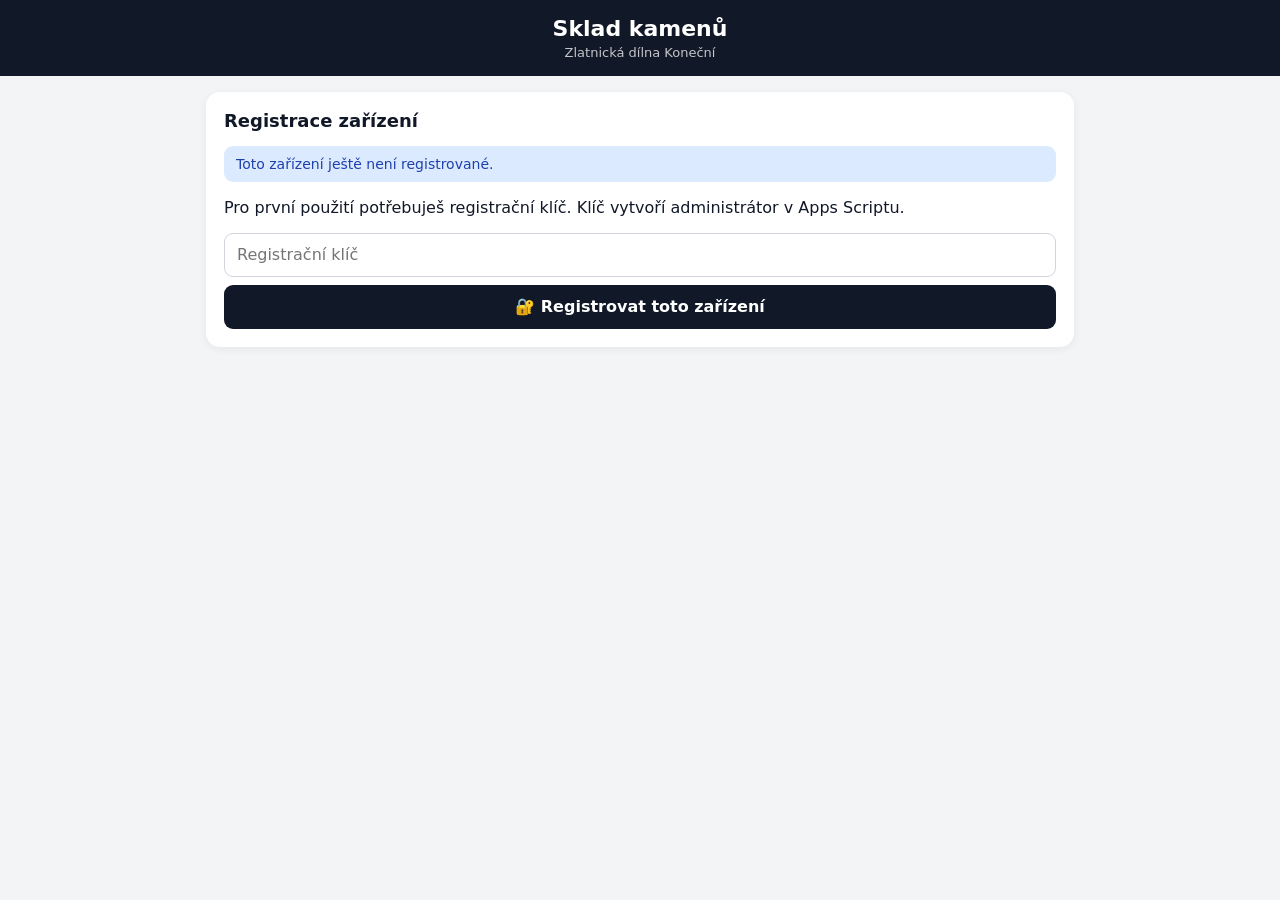
==== index.html @ b2ab8d52 "Create index.html" ====
<!DOCTYPE html>
<html lang="cs">
<head>
  <meta charset="UTF-8">
  <meta name="viewport" content="width=device-width, initial-scale=1.0">
  <meta name="theme-color" content="#111827">

  <title>Sklad kamenů</title>

  <style>
    * {
      box-sizing: border-box;
    }

    body {
      margin: 0;
      font-family: system-ui, -apple-system, BlinkMacSystemFont, "Segoe UI", sans-serif;
      background: #f3f4f6;
      color: #111827;
    }

    header {
      background: #111827;
      color: white;
      padding: 16px;
      text-align: center;
    }

    header h1 {
      margin: 0;
      font-size: 22px;
    }

    header p {
      margin: 4px 0 0;
      opacity: 0.75;
      font-size: 13px;
    }

    main {
      max-width: 900px;
      margin: 0 auto;
      padding: 16px;
    }

    .card {
      background: white;
      border-radius: 14px;
      padding: 18px;
      margin-bottom: 16px;
      box-shadow: 0 2px 10px rgba(0,0,0,0.06);
    }

    h2 {
      margin-top: 0;
      font-size: 18px;
    }

    label {
      display: block;
      margin-bottom: 3px;
      font-size: 14px;
      font-weight: 600;
    }

    input,
    select,
    textarea,
    button {
      width: 100%;
      min-height: 44px;
      border-radius: 9px;
      border: 1px solid #d1d5db;
      padding: 10px 12px;
      font: inherit;
    }

    textarea {
      min-height: 90px;
      resize: vertical;
    }

    button {
      cursor: pointer;
      border: 0;
      background: #111827;
      color: white;
      font-weight: 600;
      margin-top: 8px;
    }

    button.secondary {
      background: #6b7280;
    }

    button.success {
      background: #166534;
    }

    button.danger {
      background: #991b1b;
    }

    button:disabled {
      opacity: 0.5;
      cursor: not-allowed;
    }

    .grid {
      display: grid;
      grid-template-columns: repeat(2, 1fr);
      gap: 10px;
    }

    .full {
      grid-column: 1 / -1;
    }

    .hidden {
      display: none !important;
    }

    .status {
      padding: 10px 12px;
      border-radius: 9px;
      margin-bottom: 12px;
      font-size: 14px;
      background: #e5e7eb;
    }

    .status.ok {
      background: #dcfce7;
      color: #166534;
    }

    .status.error {
      background: #fee2e2;
      color: #991b1b;
    }

    .status.info {
      background: #dbeafe;
      color: #1e40af;
    }

    .stone {
      border: 1px solid #e5e7eb;
      border-radius: 12px;
      padding: 14px;
      margin-top: 10px;
      background: #fafafa;
    }

    .stone-title {
      font-size: 18px;
      font-weight: 700;
    }

    .stone-meta {
      color: #4b5563;
      font-size: 14px;
      margin-top: 5px;
      line-height: 1.5;
    }

    .stock {
      font-size: 22px;
      font-weight: 700;
      margin-top: 8px;
    }

    .small {
      font-size: 12px;
      color: #6b7280;
    }

    .top-buttons {
      display: grid;
      grid-template-columns: repeat(3, 1fr);
      gap: 8px;
      margin-bottom: 16px;
    }

    .top-buttons button {
      margin: 0;
      font-size: 13px;
      padding: 8px;
    }

    @media (max-width: 650px) {
      .grid {
        grid-template-columns: 1fr;
      }

      .top-buttons {
        grid-template-columns: 1fr;
      }

      main {
        padding: 10px;
      }
    }
  </style>
</head>

<body>

<header>
  <h1>Sklad kamenů</h1>
  <p>Zlatnická dílna Koneční</p>
</header>

<main>

  <!-- REGISTRACE -->

  <section id="registrationCard" class="card hidden">

    <h2>Registrace zařízení</h2>

    <div id="registrationStatus" class="status info">
      Toto zařízení ještě není registrované.
    </div>

    <p>
      Pro první použití potřebuješ registrační klíč.
      Klíč vytvoří administrátor v Apps Scriptu.
    </p>

    <input
      id="registrationKey"
      type="text"
      autocomplete="off"
      placeholder="Registrační klíč"
    >

    <button onclick="registerDevice()">
      🔐 Registrovat toto zařízení
    </button>

  </section>


  <!-- HLAVNÍ APLIKACE -->

  <section id="app" class="hidden">

    <div id="globalStatus" class="status info">
      Připojování…
    </div>

    <div class="top-buttons">

      <button onclick="showSection('searchSection')">
        🔎 Hledat
      </button>

      <button onclick="showSection('createSection')">
        ➕ Nový kámen
      </button>

      <button onclick="showSection('historySection'); loadHistory()">
        📋 Historie
      </button>

    </div>


    <!-- HLEDÁNÍ -->

    <section id="searchSection" class="card">

      <h2>Hledat kámen</h2>

      <input
        id="searchCode"
        type="text"
        autocomplete="off"
        autocapitalize="characters"
        placeholder="Kód kamene, např. D-0001"
        onkeydown="if(event.key === 'Enter') lookupStone()"
      >

      <button onclick="lookupStone()">
        🔎 Vyhledat
      </button>

      <div id="searchResult"></div>

    </section>


    <!-- NOVÝ KÁMEN -->

    <section id="createSection" class="card hidden">

      <h2>Nový kámen</h2>

      <div class="grid">

        <div>
          <label>Druh</label>
          <input
            id="createType"
            value="Diamant"
            placeholder="Diamant"
          >
        </div>

        <div>
          <label>Tvar</label>
          <input
            id="createShape"
            placeholder="Round"
          >
        </div>

        <div>
          <label>Velikost</label>
          <input
            id="createSize"
            placeholder="1.0 mm"
          >
        </div>

        <div>
          <label>Barva</label>
          <input
            id="createColor"
            placeholder="H"
          >
        </div>

        <div>
          <label>Čistota</label>
          <input
            id="createClarity"
            placeholder="SI1"
          >
        </div>

        <div>
          <label>Počet</label>
          <input
            id="createQuantity"
            type="number"
            min="0"
            step="1"
            placeholder="0"
          >
        </div>

        <div>
          <label>Jednotka</label>
          <input
            id="createUnit"
            value="ks"
          >
        </div>

        <div>
          <label>Pozice</label>
          <input
            id="createLocation"
            placeholder="Box A1"
          >
        </div>

        <div>
          <label>Dodavatel</label>
          <input
            id="createSupplier"
            placeholder=""
          >
        </div>

        <div class="full">
          <label>Poznámka</label>
          <textarea
            id="createNote"
          ></textarea>
        </div>

      </div>

      <button class="success" onclick="createStone()">
        💎 Uložit kámen
      </button>

    </section>


    <!-- HISTORIE -->

    <section id="historySection" class="card hidden">

      <h2>Historie</h2>

      <button
        class="secondary"
        onclick="loadHistory()"
      >
        Obnovit historii
      </button>

      <div id="historyResult"></div>

    </section>


    <!-- SEZNAM -->

    <section class="card">

      <h2>Správa skladu</h2>

      <button onclick="loadStones()">
        Načíst celý sklad
      </button>

      <div id="listResult"></div>

    </section>

  </section>

</main>


<script>

  /* =======================================================
     KONFIGURACE
     ======================================================= */

  const API_URL =
    'https://script.google.com/macros/s/AKfycbzxw_flfqDBUxvL8askca7It_N-M-wjwV7nxYU-OHjr5Z1_XvcrRPciydJLUC8AGME/exec';

  const API_ORIGINS = new Set([
    'https://script.google.com',
    'https://script.googleusercontent.com'
  ]);

  const REQUEST_TIMEOUT_MS = 180000; // 3 minuty

  const DEVICE_ID_KEY =
    'inventoryDeviceId';

  const DEVICE_TOKEN_KEY =
    'inventoryDeviceToken';


  /* =======================================================
     ZAŘÍZENÍ
     ======================================================= */

  let deviceId =
    localStorage.getItem(
      DEVICE_ID_KEY
    );

  let deviceToken =
    localStorage.getItem(
      DEVICE_TOKEN_KEY
    );


  function createDeviceId() {

    if (deviceId) {
      return deviceId;
    }

    let random;

    if (
      window.crypto &&
      typeof crypto.randomUUID === 'function'
    ) {
      random = crypto.randomUUID();
    } else {
      random =
        Date.now().toString(36) +
        '-' +
        Math.random().toString(36).slice(2);
    }

    deviceId =
      'device-' + random;

    localStorage.setItem(
      DEVICE_ID_KEY,
      deviceId
    );

    return deviceId;
  }


  createDeviceId();


  /* =======================================================
     UI
     ======================================================= */

  function showSection(id) {

    const ids = [
      'searchSection',
      'createSection',
      'historySection'
    ];

    ids.forEach(function(sectionId) {

      const element =
        document.getElementById(
          sectionId
        );

      if (!element) {
        return;
      }

      if (sectionId === id) {
        element.classList.remove(
          'hidden'
        );
      } else {
        element.classList.add(
          'hidden'
        );
      }

    });

  }


  function setStatus(
    message,
    type
  ) {

    const element =
      document.getElementById(
        'globalStatus'
      );

    if (!element) {
      return;
    }

    element.textContent =
      message;

    element.className =
      'status ' +
      (type || 'info');
  }


  function setRegistrationStatus(
    message,
    type
  ) {

    const element =
      document.getElementById(
        'registrationStatus'
      );

    if (!element) {
      return;
    }

    element.textContent =
      message;

    element.className =
      'status ' +
      (type || 'info');
  }


  /* =======================================================
     START
     ======================================================= */

  window.addEventListener(
    'load',
    function() {

      if (deviceToken) {

        document
          .getElementById(
            'registrationCard'
          )
          .classList.add('hidden');

        document
          .getElementById(
            'app'
          )
          .classList.remove('hidden');

        setStatus(
          'Zařízení je registrované.',
          'ok'
        );

      } else {

        document
          .getElementById(
            'registrationCard'
          )
          .classList.remove('hidden');

        document
          .getElementById(
            'app'
          )
          .classList.add('hidden');

        setRegistrationStatus(
          'Toto zařízení ještě není registrované.',
          'info'
        );

      }

    }
  );


  /* =======================================================
     KOMUNIKACE S APPS SCRIPT
     ======================================================= */
function postToAppsScript(request) {

  return new Promise(function(resolve, reject) {

    const requestId =
      (
        window.crypto &&
        typeof crypto.randomUUID === 'function'
      )
        ? crypto.randomUUID()
        : (
            Date.now().toString(36) +
            '-' +
            Math.random().toString(36).slice(2)
          );


    const fullRequest = {
      ...request,
      requestId: requestId
    };


    const frame =
      document.createElement('iframe');


    frame.name =
      'inventory_api_' +
      Date.now() +
      '_' +
      Math.random()
        .toString(36)
        .slice(2);


    frame.style.display =
      'none';


    document.body.appendChild(frame);


    const form =
      document.createElement('form');


    form.method =
      'POST';

    form.action =
      API_URL;

    form.target =
      frame.name;

    form.style.display =
      'none';


    const input =
      document.createElement('input');


    input.type =
      'hidden';

    input.name =
      'payload';

    input.value =
      JSON.stringify(fullRequest);


    form.appendChild(input);

    document.body.appendChild(form);


    let finished = false;


    function cleanup() {

      if (finished) {
        return;
      }

      finished = true;


      window.removeEventListener(
        'message',
        onMessage
      );


      try {
        form.remove();
      } catch (_) {}


      try {
        frame.remove();
      } catch (_) {}

    }


    function isAppsScriptOrigin(origin) {

      if (
        origin ===
        'https://script.google.com'
      ) {
        return true;
      }


      if (
        origin ===
        'https://script.googleusercontent.com'
      ) {
        return true;
      }


      /*
       * Apps Script může použít
       * dynamický host ve tvaru:
       *
       * https://xxxxx-script.googleusercontent.com
       */

      return /^https:\/\/[a-z0-9-]+-script\.googleusercontent\.com$/i
        .test(origin);

    }


    function onMessage(event) {

      if (
        !isAppsScriptOrigin(
          event.origin
        )
      ) {
        return;
      }


      const data =
        event.data;


      if (
        !data ||
        data.type !== 'inventory-api'
      ) {
        return;
      }


      /*
       * Tohle je důležité:
       * přijmeme pouze odpověď patřící
       * k našemu konkrétnímu požadavku.
       */

      if (
        data.requestId !== requestId
      ) {
        return;
      }


      cleanup();


      if (
        data.status === 'OK'
      ) {

        resolve(
          data.data
        );

      } else {

        reject(
          new Error(
            data.error ||
            'SERVER_ERROR'
          )
        );

      }

    }


    window.addEventListener(
      'message',
      onMessage
    );


    /*
     * Maximální čekání:
     * 3 minuty.
     */

    const timeout =
      setTimeout(
        function() {

          if (finished) {
            return;
          }

          cleanup();

          reject(
            new Error(
              'TIMEOUT'
            )
          );

        },
        180000
      );


    try {

      form.submit();

    } catch (error) {

      clearTimeout(timeout);

      cleanup();

      reject(error);

    }

  });

}
  


  /* =======================================================
     REGISTRACE
     ======================================================= */

  async function registerDevice() {

    const key =
      document
        .getElementById(
          'registrationKey'
        )
        .value
        .trim();


    if (!key) {

      setRegistrationStatus(
        'Zadej registrační klíč.',
        'error'
      );

      return;
    }


    setRegistrationStatus(
      'Registruji zařízení…',
      'info'
    );


    try {

      const result =
        await postToAppsScript({

          action:
            'register',

          deviceId:
            deviceId,

          registrationKey:
            key

        });


      if (
        !result ||
        !result.token
      ) {

        throw new Error(
          'INVALID_RESPONSE'
        );

      }


      deviceToken =
        result.token;


      localStorage.setItem(
        DEVICE_TOKEN_KEY,
        deviceToken
      );


      document
        .getElementById(
          'registrationCard'
        )
        .classList.add(
          'hidden'
        );


      document
        .getElementById(
          'app'
        )
        .classList.remove(
          'hidden'
        );


      setStatus(
        'Zařízení bylo úspěšně registrováno.',
        'ok'
      );


      document
        .getElementById(
          'registrationKey'
        )
        .value = '';


    } catch (error) {

      console.error(
        'Registrace:',
        error
      );


      setRegistrationStatus(
        readableError(error),
        'error'
      );

    }

  }


  /* =======================================================
     VYHLEDÁNÍ KAMENE
     ======================================================= */

  async function lookupStone() {

    const code =
      document
        .getElementById(
          'searchCode'
        )
        .value
        .trim();


    if (!code) {

      setStatus(
        'Zadej kód kamene.',
        'error'
      );

      return;
    }


    const resultElement =
      document.getElementById(
        'searchResult'
      );


    resultElement.innerHTML =
      '<div class="status info">' +
      'Hledám…' +
      '</div>';


    try {

      const stone =
        await postToAppsScript({

          action:
            'get',

          code:
            code,

          deviceId:
            deviceId,

          token:
            deviceToken

        });


      renderStone(
        stone,
        resultElement
      );


      setStatus(
        'Kámen nalezen.',
        'ok'
      );


    } catch (error) {

      console.error(
        'Vyhledání:',
        error
      );


      resultElement.innerHTML =
        '<div class="status error">' +
        escapeHtml(
          readableError(error)
        ) +
        '</div>';

    }

  }


  /* =======================================================
     KÁMEN
     ======================================================= */

  function renderStone(
    stone,
    container
  ) {

    if (!stone) {

      container.innerHTML =
        '<div class="status error">' +
        'Kámen nebyl nalezen.' +
        '</div>';

      return;
    }


    const code =
      stone.code || '';

    const html =

      '<div class="stone">' +

        '<div class="stone-title">' +
        escapeHtml(code) +
        '</div>' +

        '<div class="stone-meta">' +

          '<strong>' +
          escapeHtml(
            stone.type || ''
          ) +
          '</strong>' +

          (
            stone.shape
              ? ' · ' +
                escapeHtml(
                  stone.shape
                )
              : ''
          ) +

          '<br>' +

          'Velikost: ' +
          escapeHtml(
            stone.size || ''
          ) +

          '<br>' +

          'Barva: ' +
          escapeHtml(
            stone.color || ''
          ) +

          ' · Čistota: ' +
          escapeHtml(
            stone.clarity || ''
          ) +

          '<br>' +

          'Pozice: ' +
          escapeHtml(
            stone.location || ''
          ) +

        '</div>' +

        '<div class="stock">' +
          'Sklad: ' +
          escapeHtml(
            String(
              stone.quantity ?? 0
            )
          ) +
          ' ' +
          escapeHtml(
            stone.unit || 'ks'
          ) +
        '</div>' +

        '<button class="success" ' +
          'onclick="changeStockFromCard(\'' +
          escapeJs(code) +
          '\',1)">' +
          '+1 na sklad' +
        '</button>' +

        '<button class="danger" ' +
          'onclick="changeStockFromCard(\'' +
          escapeJs(code) +
          '\',-1)">' +
          '-1 ze skladu' +
        '</button>' +

      '</div>';


    container.innerHTML =
      html;

  }


  /* =======================================================
     ZMĚNA SKLADU
     ======================================================= */

  async function changeStockFromCard(
    code,
    amount
  ) {

    try {

      const result =
        await postToAppsScript({

          action:
            'stock',

          code:
            code,

          amount:
            amount,

          deviceId:
            deviceId,

          token:
            deviceToken,

          note:
            'Mobil'

        });


      setStatus(
        'Sklad změněn: ' +
        result.newStock,
        'ok'
      );


      document
        .getElementById(
          'searchCode'
        )
        .value =
        code;


      lookupStone();


    } catch (error) {

      console.error(
        'Sklad:',
        error
      );


      setStatus(
        readableError(error),
        'error'
      );

    }

  }


  /* =======================================================
     NOVÝ KÁMEN
     ======================================================= */

  async function createStone() {

    const quantity =
      document
        .getElementById(
          'createQuantity'
        )
        .value;


    if (
      quantity === ''
    ) {

      setStatus(
        'Zadej počáteční počet.',
        'error'
      );

      return;
    }


    try {

      const result =
        await postToAppsScript({

          action:
            'create',

          type:
            getValue(
              'createType'
            ),

          shape:
            getValue(
              'createShape'
            ),

          size:
            getValue(
              'createSize'
            ),

          color:
            getValue(
              'createColor'
            ),

          clarity:
            getValue(
              'createClarity'
            ),

          quantity:
            Number(quantity),

          unit:
            getValue(
              'createUnit'
            ) || 'ks',

          location:
            getValue(
              'createLocation'
            ),

          supplier:
            getValue(
              'createSupplier'
            ),

          note:
            getValue(
              'createNote'
            ),

          deviceId:
            deviceId,

          token:
            deviceToken

        });


      setStatus(
        'Kámen vytvořen: ' +
        result.code,
        'ok'
      );


      document
        .getElementById(
          'searchCode'
        )
        .value =
        result.code;


      showSection(
        'searchSection'
      );


      lookupStone();


    } catch (error) {

      console.error(
        'Vytvoření kamene:',
        error
      );


      setStatus(
        readableError(error),
        'error'
      );

    }

  }


  /* =======================================================
     HISTORIE
     ======================================================= */

  async function loadHistory() {

    const element =
      document.getElementById(
        'historyResult'
      );


    element.innerHTML =
      '<div class="status info">' +
      'Načítám…' +
      '</div>';


    try {

      const history =
        await postToAppsScript({

          action:
            'history',

          deviceId:
            deviceId,

          token:
            deviceToken

        });


      if (
        !history ||
        history.length === 0
      ) {

        element.innerHTML =
          '<div class="status">' +
          'Historie je prázdná.' +
          '</div>';

        return;
      }


      let html = '';


      history.forEach(
        function(item) {

          html +=

            '<div class="stone">' +

              '<strong>' +
              escapeHtml(
                item.code || ''
              ) +
              '</strong>' +

              '<div class="stone-meta">' +

                escapeHtml(
                  item.operation || ''
                ) +

                ' · změna: ' +

                escapeHtml(
                  String(
                    item.amount ?? ''
                  )
                ) +

                ' · stav: ' +

                escapeHtml(
                  String(
                    item.stock ?? ''
                  )
                ) +

              '</div>' +

              '<div class="small">' +
              escapeHtml(
                item.note || ''
              ) +
              '</div>' +

            '</div>';

        }
      );


      element.innerHTML =
        html;


    } catch (error) {

      console.error(
        'Historie:',
        error
      );


      element.innerHTML =
        '<div class="status error">' +
        escapeHtml(
          readableError(error)
        ) +
        '</div>';

    }

  }


  /* =======================================================
     CELÝ SKLAD
     ======================================================= */

  async function loadStones() {

    const element =
      document.getElementById(
        'listResult'
      );


    element.innerHTML =
      '<div class="status info">' +
      'Načítám sklad…' +
      '</div>';


    try {

      const stones =
        await postToAppsScript({

          action:
            'list',

          deviceId:
            deviceId,

          token:
            deviceToken

        });


      if (
        !stones ||
        stones.length === 0
      ) {

        element.innerHTML =
          '<div class="status">' +
          'Sklad je prázdný.' +
          '</div>';

        return;
      }


      let html = '';


      stones.forEach(
        function(stone) {

          html +=

            '<div class="stone">' +

              '<div class="stone-title">' +
              escapeHtml(
                stone.code || ''
              ) +
              '</div>' +

              '<div class="stone-meta">' +

                escapeHtml(
                  stone.type || ''
                ) +

                ' · ' +

                escapeHtml(
                  stone.shape || ''
                ) +

                ' · ' +

                escapeHtml(
                  stone.size || ''
                ) +

                '<br>' +

                escapeHtml(
                  stone.color || ''
                ) +

                ' · ' +

                escapeHtml(
                  stone.clarity || ''
                ) +

              '</div>' +

              '<div class="stock">' +

                escapeHtml(
                  String(
                    stone.quantity ?? 0
                  )
                ) +

                ' ' +

                escapeHtml(
                  stone.unit || 'ks'
                ) +

              '</div>' +

            '</div>';

        }
      );


      element.innerHTML =
        html;


    } catch (error) {

      console.error(
        'Sklad:',
        error
      );


      element.innerHTML =
        '<div class="status error">' +
        escapeHtml(
          readableError(error)
        ) +
        '</div>';

    }

  }


  /* =======================================================
     POMOCNÉ
     ======================================================= */

  function getValue(id) {

    const element =
      document.getElementById(id);

    if (!element) {
      return '';
    }

    return element.value.trim();

  }


  function escapeHtml(value) {

    return String(
      value ?? ''
    )
      .replace(
        /&/g,
        '&amp;'
      )
      .replace(
        /</g,
        '&lt;'
      )
      .replace(
        />/g,
        '&gt;'
      )
      .replace(
        /"/g,
        '&quot;'
      )
      .replace(
        /'/g,
        '&#039;'
      );

  }


  function escapeJs(value) {

    return String(
      value ?? ''
    )
      .replace(
        /\\/g,
        '\\\\'
      )
      .replace(
        /'/g,
        "\\'"
      );

  }


  function readableError(
    error
  ) {

    const message =
      String(
        error &&
        error.message ||
        error ||
        ''
      );


    const messages = {

      TIMEOUT:
        'Server neodpověděl ani do 3 minut.',

      INVALID_REGISTRATION_KEY:
        'Registrační klíč není správný.',

      REGISTRATION_EXPIRED:
        'Registrační klíč už vypršel.',

      REGISTRATION_DISABLED:
        'Registrační klíč není aktivní.',

      RATE_LIMITED:
        'Příliš mnoho pokusů. Chvíli počkej.',

      UNAUTHORIZED_DEVICE:
        'Zařízení není autorizované.',

      DEVICE_BLOCKED:
        'Toto zařízení je zablokované.',

      STONE_NOT_FOUND:
        'Kámen nebyl nalezen.',

      STOCK_NEGATIVE:
        'Nelze vydat více kusů, než je na skladě.',

      INVALID_QUANTITY:
        'Neplatné množství.',

      SERVER_ERROR:
        'Server hlásí chybu.',

      INVALID_RESPONSE:
        'Server poslal neplatnou odpověď.'

    };


    return (
      messages[message] ||
      message ||
      'Neznámá chyba.'
    );

  }

</script>

</body>
</html>
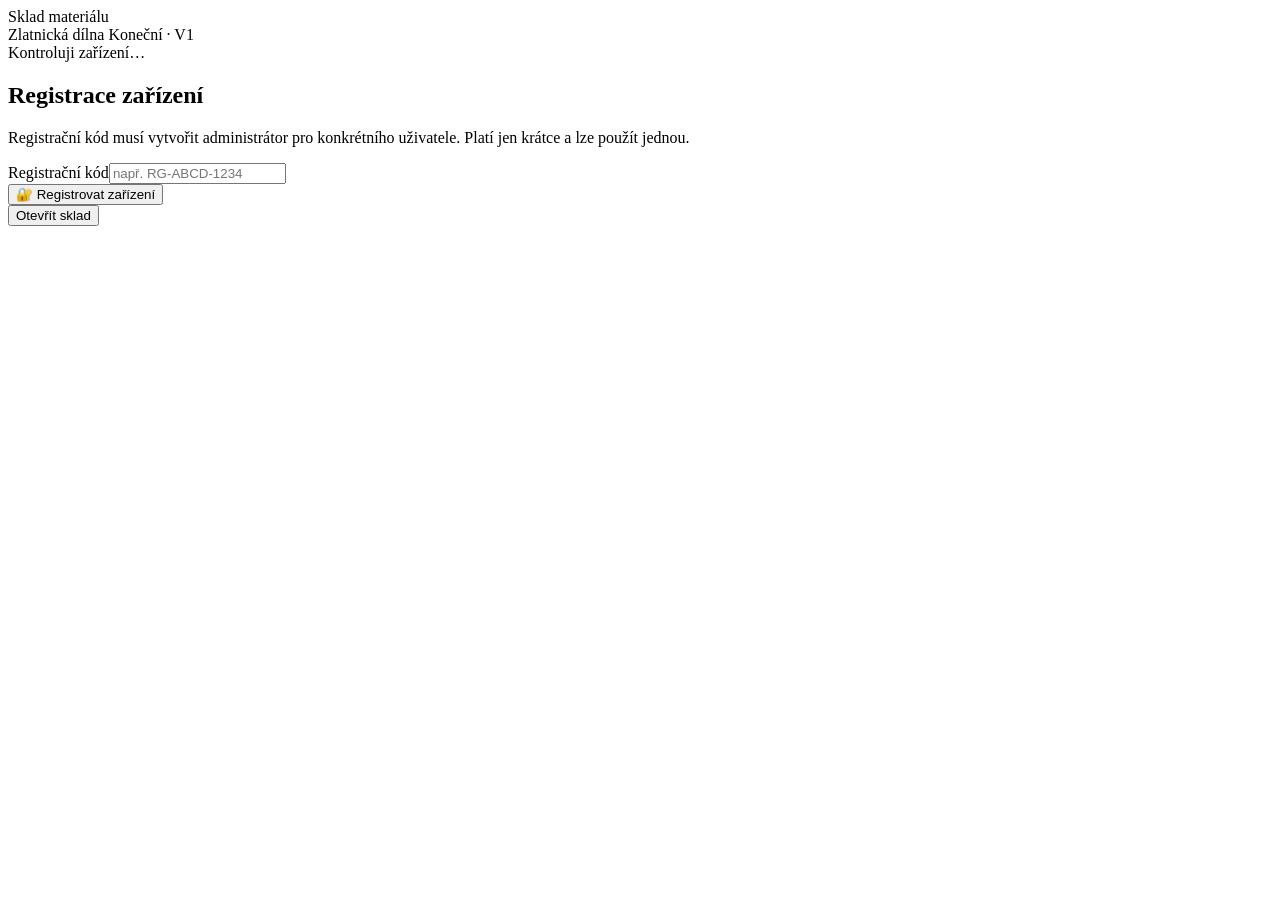
==== commit 3e4d15b4: "Add files via upload" ====
--- a/index.html
+++ b/index.html
@@ -1,1818 +1,30 @@
-<!DOCTYPE html>
-<html lang="cs">
-<head>
-  <meta charset="UTF-8">
-  <meta name="viewport" content="width=device-width, initial-scale=1.0">
-  <meta name="theme-color" content="#111827">
-
-  <title>Sklad kamenů</title>
-
-  <style>
-    * {
-      box-sizing: border-box;
+<!doctype html><html lang="cs"><head><meta charset="utf-8"><meta name="viewport" content="width=device-width,initial-scale=1"><title>Sklad materiálu – přihlášení</title><link rel="stylesheet" href="style.css"><script src="config.js"></script><script src="qr-mini.js"></script><script src="app.js" defer></script></head><body>
+<div class="container"><div class="login"><div class="card">
+  <div class="logo">Sklad materiálu</div><div class="sub">Zlatnická dílna Koneční · V1</div>
+  <div id="status" class="status info">Kontroluji zařízení…</div>
+  <div id="registrationCard" class="hidden">
+    <h2>Registrace zařízení</h2>
+    <p class="muted">Registrační kód musí vytvořit administrátor pro konkrétního uživatele. Platí jen krátce a lze použít jednou.</p>
+    <label for="regCode">Registrační kód</label><input id="regCode" autocomplete="one-time-code" placeholder="např. RG-ABCD-1234">
+    <div class="actions"><button class="primary" id="registerBtn">🔐 Registrovat zařízení</button></div>
+    <div id="regStatus"></div>
+  </div>
+  <div id="loggedCard" class="hidden center"><div id="loggedText"></div><div class="actions" style="justify-content:center"><button id="openApp" class="primary">Otevřít sklad</button></div></div>
+</div></div></div>
+<script>
+(async function(){
+  const status=document.getElementById('status'),reg=document.getElementById('registrationCard'),logged=document.getElementById('loggedCard');
+  try{
+    if(!deviceToken){status.textContent='Toto zařízení není registrované.';reg.classList.remove('hidden');}
+    else{
+      const a=await api('auth');const u=a.user;status.textContent='Zařízení je registrované.';status.className='status ok';logged.classList.remove('hidden');document.getElementById('loggedText').innerHTML=`Přihlášen: <strong>${esc(u.name)}</strong><br><span class="muted">${esc(u.role)}</span>`;
+      document.getElementById('openApp').onclick=()=>go(u.role==='ADMIN'?'admin.html':'worker.html');
     }
-
-    body {
-      margin: 0;
-      font-family: system-ui, -apple-system, BlinkMacSystemFont, "Segoe UI", sans-serif;
-      background: #f3f4f6;
-      color: #111827;
-    }
-
-    header {
-      background: #111827;
-      color: white;
-      padding: 16px;
-      text-align: center;
-    }
-
-    header h1 {
-      margin: 0;
-      font-size: 22px;
-    }
-
-    header p {
-      margin: 4px 0 0;
-      opacity: 0.75;
-      font-size: 13px;
-    }
-
-    main {
-      max-width: 900px;
-      margin: 0 auto;
-      padding: 16px;
-    }
-
-    .card {
-      background: white;
-      border-radius: 14px;
-      padding: 18px;
-      margin-bottom: 16px;
-      box-shadow: 0 2px 10px rgba(0,0,0,0.06);
-    }
-
-    h2 {
-      margin-top: 0;
-      font-size: 18px;
-    }
-
-    label {
-      display: block;
-      margin-bottom: 3px;
-      font-size: 14px;
-      font-weight: 600;
-    }
-
-    input,
-    select,
-    textarea,
-    button {
-      width: 100%;
-      min-height: 44px;
-      border-radius: 9px;
-      border: 1px solid #d1d5db;
-      padding: 10px 12px;
-      font: inherit;
-    }
-
-    textarea {
-      min-height: 90px;
-      resize: vertical;
-    }
-
-    button {
-      cursor: pointer;
-      border: 0;
-      background: #111827;
-      color: white;
-      font-weight: 600;
-      margin-top: 8px;
-    }
-
-    button.secondary {
-      background: #6b7280;
-    }
-
-    button.success {
-      background: #166534;
-    }
-
-    button.danger {
-      background: #991b1b;
-    }
-
-    button:disabled {
-      opacity: 0.5;
-      cursor: not-allowed;
-    }
-
-    .grid {
-      display: grid;
-      grid-template-columns: repeat(2, 1fr);
-      gap: 10px;
-    }
-
-    .full {
-      grid-column: 1 / -1;
-    }
-
-    .hidden {
-      display: none !important;
-    }
-
-    .status {
-      padding: 10px 12px;
-      border-radius: 9px;
-      margin-bottom: 12px;
-      font-size: 14px;
-      background: #e5e7eb;
-    }
-
-    .status.ok {
-      background: #dcfce7;
-      color: #166534;
-    }
-
-    .status.error {
-      background: #fee2e2;
-      color: #991b1b;
-    }
-
-    .status.info {
-      background: #dbeafe;
-      color: #1e40af;
-    }
-
-    .stone {
-      border: 1px solid #e5e7eb;
-      border-radius: 12px;
-      padding: 14px;
-      margin-top: 10px;
-      background: #fafafa;
-    }
-
-    .stone-title {
-      font-size: 18px;
-      font-weight: 700;
-    }
-
-    .stone-meta {
-      color: #4b5563;
-      font-size: 14px;
-      margin-top: 5px;
-      line-height: 1.5;
-    }
-
-    .stock {
-      font-size: 22px;
-      font-weight: 700;
-      margin-top: 8px;
-    }
-
-    .small {
-      font-size: 12px;
-      color: #6b7280;
-    }
-
-    .top-buttons {
-      display: grid;
-      grid-template-columns: repeat(3, 1fr);
-      gap: 8px;
-      margin-bottom: 16px;
-    }
-
-    .top-buttons button {
-      margin: 0;
-      font-size: 13px;
-      padding: 8px;
-    }
-
-    @media (max-width: 650px) {
-      .grid {
-        grid-template-columns: 1fr;
-      }
-
-      .top-buttons {
-        grid-template-columns: 1fr;
-      }
-
-      main {
-        padding: 10px;
-      }
-    }
-  </style>
-</head>
-
-<body>
-
-<header>
-  <h1>Sklad kamenů</h1>
-  <p>Zlatnická dílna Koneční</p>
-</header>
-
-<main>
-
-  <!-- REGISTRACE -->
-
-  <section id="registrationCard" class="card hidden">
-
-    <h2>Registrace zařízení</h2>
-
-    <div id="registrationStatus" class="status info">
-      Toto zařízení ještě není registrované.
-    </div>
-
-    <p>
-      Pro první použití potřebuješ registrační klíč.
-      Klíč vytvoří administrátor v Apps Scriptu.
-    </p>
-
-    <input
-      id="registrationKey"
-      type="text"
-      autocomplete="off"
-      placeholder="Registrační klíč"
-    >
-
-    <button onclick="registerDevice()">
-      🔐 Registrovat toto zařízení
-    </button>
-
-  </section>
-
-
-  <!-- HLAVNÍ APLIKACE -->
-
-  <section id="app" class="hidden">
-
-    <div id="globalStatus" class="status info">
-      Připojování…
-    </div>
-
-    <div class="top-buttons">
-
-      <button onclick="showSection('searchSection')">
-        🔎 Hledat
-      </button>
-
-      <button onclick="showSection('createSection')">
-        ➕ Nový kámen
-      </button>
-
-      <button onclick="showSection('historySection'); loadHistory()">
-        📋 Historie
-      </button>
-
-    </div>
-
-
-    <!-- HLEDÁNÍ -->
-
-    <section id="searchSection" class="card">
-
-      <h2>Hledat kámen</h2>
-
-      <input
-        id="searchCode"
-        type="text"
-        autocomplete="off"
-        autocapitalize="characters"
-        placeholder="Kód kamene, např. D-0001"
-        onkeydown="if(event.key === 'Enter') lookupStone()"
-      >
-
-      <button onclick="lookupStone()">
-        🔎 Vyhledat
-      </button>
-
-      <div id="searchResult"></div>
-
-    </section>
-
-
-    <!-- NOVÝ KÁMEN -->
-
-    <section id="createSection" class="card hidden">
-
-      <h2>Nový kámen</h2>
-
-      <div class="grid">
-
-        <div>
-          <label>Druh</label>
-          <input
-            id="createType"
-            value="Diamant"
-            placeholder="Diamant"
-          >
-        </div>
-
-        <div>
-          <label>Tvar</label>
-          <input
-            id="createShape"
-            placeholder="Round"
-          >
-        </div>
-
-        <div>
-          <label>Velikost</label>
-          <input
-            id="createSize"
-            placeholder="1.0 mm"
-          >
-        </div>
-
-        <div>
-          <label>Barva</label>
-          <input
-            id="createColor"
-            placeholder="H"
-          >
-        </div>
-
-        <div>
-          <label>Čistota</label>
-          <input
-            id="createClarity"
-            placeholder="SI1"
-          >
-        </div>
-
-        <div>
-          <label>Počet</label>
-          <input
-            id="createQuantity"
-            type="number"
-            min="0"
-            step="1"
-            placeholder="0"
-          >
-        </div>
-
-        <div>
-          <label>Jednotka</label>
-          <input
-            id="createUnit"
-            value="ks"
-          >
-        </div>
-
-        <div>
-          <label>Pozice</label>
-          <input
-            id="createLocation"
-            placeholder="Box A1"
-          >
-        </div>
-
-        <div>
-          <label>Dodavatel</label>
-          <input
-            id="createSupplier"
-            placeholder=""
-          >
-        </div>
-
-        <div class="full">
-          <label>Poznámka</label>
-          <textarea
-            id="createNote"
-          ></textarea>
-        </div>
-
-      </div>
-
-      <button class="success" onclick="createStone()">
-        💎 Uložit kámen
-      </button>
-
-    </section>
-
-
-    <!-- HISTORIE -->
-
-    <section id="historySection" class="card hidden">
-
-      <h2>Historie</h2>
-
-      <button
-        class="secondary"
-        onclick="loadHistory()"
-      >
-        Obnovit historii
-      </button>
-
-      <div id="historyResult"></div>
-
-    </section>
-
-
-    <!-- SEZNAM -->
-
-    <section class="card">
-
-      <h2>Správa skladu</h2>
-
-      <button onclick="loadStones()">
-        Načíst celý sklad
-      </button>
-
-      <div id="listResult"></div>
-
-    </section>
-
-  </section>
-
-</main>
-
-
-<script>
-
-  /* =======================================================
-     KONFIGURACE
-     ======================================================= */
-
-  const API_URL =
-    'https://script.google.com/macros/s/AKfycbzxw_flfqDBUxvL8askca7It_N-M-wjwV7nxYU-OHjr5Z1_XvcrRPciydJLUC8AGME/exec';
-
-  const API_ORIGINS = new Set([
-    'https://script.google.com',
-    'https://script.googleusercontent.com'
-  ]);
-
-  const REQUEST_TIMEOUT_MS = 180000; // 3 minuty
-
-  const DEVICE_ID_KEY =
-    'inventoryDeviceId';
-
-  const DEVICE_TOKEN_KEY =
-    'inventoryDeviceToken';
-
-
-  /* =======================================================
-     ZAŘÍZENÍ
-     ======================================================= */
-
-  let deviceId =
-    localStorage.getItem(
-      DEVICE_ID_KEY
-    );
-
-  let deviceToken =
-    localStorage.getItem(
-      DEVICE_TOKEN_KEY
-    );
-
-
-  function createDeviceId() {
-
-    if (deviceId) {
-      return deviceId;
-    }
-
-    let random;
-
-    if (
-      window.crypto &&
-      typeof crypto.randomUUID === 'function'
-    ) {
-      random = crypto.randomUUID();
-    } else {
-      random =
-        Date.now().toString(36) +
-        '-' +
-        Math.random().toString(36).slice(2);
-    }
-
-    deviceId =
-      'device-' + random;
-
-    localStorage.setItem(
-      DEVICE_ID_KEY,
-      deviceId
-    );
-
-    return deviceId;
-  }
-
-
-  createDeviceId();
-
-
-  /* =======================================================
-     UI
-     ======================================================= */
-
-  function showSection(id) {
-
-    const ids = [
-      'searchSection',
-      'createSection',
-      'historySection'
-    ];
-
-    ids.forEach(function(sectionId) {
-
-      const element =
-        document.getElementById(
-          sectionId
-        );
-
-      if (!element) {
-        return;
-      }
-
-      if (sectionId === id) {
-        element.classList.remove(
-          'hidden'
-        );
-      } else {
-        element.classList.add(
-          'hidden'
-        );
-      }
-
-    });
-
-  }
-
-
-  function setStatus(
-    message,
-    type
-  ) {
-
-    const element =
-      document.getElementById(
-        'globalStatus'
-      );
-
-    if (!element) {
-      return;
-    }
-
-    element.textContent =
-      message;
-
-    element.className =
-      'status ' +
-      (type || 'info');
-  }
-
-
-  function setRegistrationStatus(
-    message,
-    type
-  ) {
-
-    const element =
-      document.getElementById(
-        'registrationStatus'
-      );
-
-    if (!element) {
-      return;
-    }
-
-    element.textContent =
-      message;
-
-    element.className =
-      'status ' +
-      (type || 'info');
-  }
-
-
-  /* =======================================================
-     START
-     ======================================================= */
-
-  window.addEventListener(
-    'load',
-    function() {
-
-      if (deviceToken) {
-
-        document
-          .getElementById(
-            'registrationCard'
-          )
-          .classList.add('hidden');
-
-        document
-          .getElementById(
-            'app'
-          )
-          .classList.remove('hidden');
-
-        setStatus(
-          'Zařízení je registrované.',
-          'ok'
-        );
-
-      } else {
-
-        document
-          .getElementById(
-            'registrationCard'
-          )
-          .classList.remove('hidden');
-
-        document
-          .getElementById(
-            'app'
-          )
-          .classList.add('hidden');
-
-        setRegistrationStatus(
-          'Toto zařízení ještě není registrované.',
-          'info'
-        );
-
-      }
-
-    }
-  );
-
-
-  /* =======================================================
-     KOMUNIKACE S APPS SCRIPT
-     ======================================================= */
-function postToAppsScript(request) {
-
-  return new Promise(function(resolve, reject) {
-
-    const requestId =
-      (
-        window.crypto &&
-        typeof crypto.randomUUID === 'function'
-      )
-        ? crypto.randomUUID()
-        : (
-            Date.now().toString(36) +
-            '-' +
-            Math.random().toString(36).slice(2)
-          );
-
-
-    const fullRequest = {
-      ...request,
-      requestId: requestId
-    };
-
-
-    const frame =
-      document.createElement('iframe');
-
-
-    frame.name =
-      'inventory_api_' +
-      Date.now() +
-      '_' +
-      Math.random()
-        .toString(36)
-        .slice(2);
-
-
-    frame.style.display =
-      'none';
-
-
-    document.body.appendChild(frame);
-
-
-    const form =
-      document.createElement('form');
-
-
-    form.method =
-      'POST';
-
-    form.action =
-      API_URL;
-
-    form.target =
-      frame.name;
-
-    form.style.display =
-      'none';
-
-
-    const input =
-      document.createElement('input');
-
-
-    input.type =
-      'hidden';
-
-    input.name =
-      'payload';
-
-    input.value =
-      JSON.stringify(fullRequest);
-
-
-    form.appendChild(input);
-
-    document.body.appendChild(form);
-
-
-    let finished = false;
-
-
-    function cleanup() {
-
-      if (finished) {
-        return;
-      }
-
-      finished = true;
-
-
-      window.removeEventListener(
-        'message',
-        onMessage
-      );
-
-
-      try {
-        form.remove();
-      } catch (_) {}
-
-
-      try {
-        frame.remove();
-      } catch (_) {}
-
-    }
-
-
-    function isAppsScriptOrigin(origin) {
-
-      if (
-        origin ===
-        'https://script.google.com'
-      ) {
-        return true;
-      }
-
-
-      if (
-        origin ===
-        'https://script.googleusercontent.com'
-      ) {
-        return true;
-      }
-
-
-      /*
-       * Apps Script může použít
-       * dynamický host ve tvaru:
-       *
-       * https://xxxxx-script.googleusercontent.com
-       */
-
-      return /^https:\/\/[a-z0-9-]+-script\.googleusercontent\.com$/i
-        .test(origin);
-
-    }
-
-
-    function onMessage(event) {
-
-      if (
-        !isAppsScriptOrigin(
-          event.origin
-        )
-      ) {
-        return;
-      }
-
-
-      const data =
-        event.data;
-
-
-      if (
-        !data ||
-        data.type !== 'inventory-api'
-      ) {
-        return;
-      }
-
-
-      /*
-       * Tohle je důležité:
-       * přijmeme pouze odpověď patřící
-       * k našemu konkrétnímu požadavku.
-       */
-
-      if (
-        data.requestId !== requestId
-      ) {
-        return;
-      }
-
-
-      cleanup();
-
-
-      if (
-        data.status === 'OK'
-      ) {
-
-        resolve(
-          data.data
-        );
-
-      } else {
-
-        reject(
-          new Error(
-            data.error ||
-            'SERVER_ERROR'
-          )
-        );
-
-      }
-
-    }
-
-
-    window.addEventListener(
-      'message',
-      onMessage
-    );
-
-
-    /*
-     * Maximální čekání:
-     * 3 minuty.
-     */
-
-    const timeout =
-      setTimeout(
-        function() {
-
-          if (finished) {
-            return;
-          }
-
-          cleanup();
-
-          reject(
-            new Error(
-              'TIMEOUT'
-            )
-          );
-
-        },
-        180000
-      );
-
-
-    try {
-
-      form.submit();
-
-    } catch (error) {
-
-      clearTimeout(timeout);
-
-      cleanup();
-
-      reject(error);
-
-    }
-
-  });
-
-}
-  
-
-
-  /* =======================================================
-     REGISTRACE
-     ======================================================= */
-
-  async function registerDevice() {
-
-    const key =
-      document
-        .getElementById(
-          'registrationKey'
-        )
-        .value
-        .trim();
-
-
-    if (!key) {
-
-      setRegistrationStatus(
-        'Zadej registrační klíč.',
-        'error'
-      );
-
-      return;
-    }
-
-
-    setRegistrationStatus(
-      'Registruji zařízení…',
-      'info'
-    );
-
-
-    try {
-
-      const result =
-        await postToAppsScript({
-
-          action:
-            'register',
-
-          deviceId:
-            deviceId,
-
-          registrationKey:
-            key
-
-        });
-
-
-      if (
-        !result ||
-        !result.token
-      ) {
-
-        throw new Error(
-          'INVALID_RESPONSE'
-        );
-
-      }
-
-
-      deviceToken =
-        result.token;
-
-
-      localStorage.setItem(
-        DEVICE_TOKEN_KEY,
-        deviceToken
-      );
-
-
-      document
-        .getElementById(
-          'registrationCard'
-        )
-        .classList.add(
-          'hidden'
-        );
-
-
-      document
-        .getElementById(
-          'app'
-        )
-        .classList.remove(
-          'hidden'
-        );
-
-
-      setStatus(
-        'Zařízení bylo úspěšně registrováno.',
-        'ok'
-      );
-
-
-      document
-        .getElementById(
-          'registrationKey'
-        )
-        .value = '';
-
-
-    } catch (error) {
-
-      console.error(
-        'Registrace:',
-        error
-      );
-
-
-      setRegistrationStatus(
-        readableError(error),
-        'error'
-      );
-
-    }
-
-  }
-
-
-  /* =======================================================
-     VYHLEDÁNÍ KAMENE
-     ======================================================= */
-
-  async function lookupStone() {
-
-    const code =
-      document
-        .getElementById(
-          'searchCode'
-        )
-        .value
-        .trim();
-
-
-    if (!code) {
-
-      setStatus(
-        'Zadej kód kamene.',
-        'error'
-      );
-
-      return;
-    }
-
-
-    const resultElement =
-      document.getElementById(
-        'searchResult'
-      );
-
-
-    resultElement.innerHTML =
-      '<div class="status info">' +
-      'Hledám…' +
-      '</div>';
-
-
-    try {
-
-      const stone =
-        await postToAppsScript({
-
-          action:
-            'get',
-
-          code:
-            code,
-
-          deviceId:
-            deviceId,
-
-          token:
-            deviceToken
-
-        });
-
-
-      renderStone(
-        stone,
-        resultElement
-      );
-
-
-      setStatus(
-        'Kámen nalezen.',
-        'ok'
-      );
-
-
-    } catch (error) {
-
-      console.error(
-        'Vyhledání:',
-        error
-      );
-
-
-      resultElement.innerHTML =
-        '<div class="status error">' +
-        escapeHtml(
-          readableError(error)
-        ) +
-        '</div>';
-
-    }
-
-  }
-
-
-  /* =======================================================
-     KÁMEN
-     ======================================================= */
-
-  function renderStone(
-    stone,
-    container
-  ) {
-
-    if (!stone) {
-
-      container.innerHTML =
-        '<div class="status error">' +
-        'Kámen nebyl nalezen.' +
-        '</div>';
-
-      return;
-    }
-
-
-    const code =
-      stone.code || '';
-
-    const html =
-
-      '<div class="stone">' +
-
-        '<div class="stone-title">' +
-        escapeHtml(code) +
-        '</div>' +
-
-        '<div class="stone-meta">' +
-
-          '<strong>' +
-          escapeHtml(
-            stone.type || ''
-          ) +
-          '</strong>' +
-
-          (
-            stone.shape
-              ? ' · ' +
-                escapeHtml(
-                  stone.shape
-                )
-              : ''
-          ) +
-
-          '<br>' +
-
-          'Velikost: ' +
-          escapeHtml(
-            stone.size || ''
-          ) +
-
-          '<br>' +
-
-          'Barva: ' +
-          escapeHtml(
-            stone.color || ''
-          ) +
-
-          ' · Čistota: ' +
-          escapeHtml(
-            stone.clarity || ''
-          ) +
-
-          '<br>' +
-
-          'Pozice: ' +
-          escapeHtml(
-            stone.location || ''
-          ) +
-
-        '</div>' +
-
-        '<div class="stock">' +
-          'Sklad: ' +
-          escapeHtml(
-            String(
-              stone.quantity ?? 0
-            )
-          ) +
-          ' ' +
-          escapeHtml(
-            stone.unit || 'ks'
-          ) +
-        '</div>' +
-
-        '<button class="success" ' +
-          'onclick="changeStockFromCard(\'' +
-          escapeJs(code) +
-          '\',1)">' +
-          '+1 na sklad' +
-        '</button>' +
-
-        '<button class="danger" ' +
-          'onclick="changeStockFromCard(\'' +
-          escapeJs(code) +
-          '\',-1)">' +
-          '-1 ze skladu' +
-        '</button>' +
-
-      '</div>';
-
-
-    container.innerHTML =
-      html;
-
-  }
-
-
-  /* =======================================================
-     ZMĚNA SKLADU
-     ======================================================= */
-
-  async function changeStockFromCard(
-    code,
-    amount
-  ) {
-
-    try {
-
-      const result =
-        await postToAppsScript({
-
-          action:
-            'stock',
-
-          code:
-            code,
-
-          amount:
-            amount,
-
-          deviceId:
-            deviceId,
-
-          token:
-            deviceToken,
-
-          note:
-            'Mobil'
-
-        });
-
-
-      setStatus(
-        'Sklad změněn: ' +
-        result.newStock,
-        'ok'
-      );
-
-
-      document
-        .getElementById(
-          'searchCode'
-        )
-        .value =
-        code;
-
-
-      lookupStone();
-
-
-    } catch (error) {
-
-      console.error(
-        'Sklad:',
-        error
-      );
-
-
-      setStatus(
-        readableError(error),
-        'error'
-      );
-
-    }
-
-  }
-
-
-  /* =======================================================
-     NOVÝ KÁMEN
-     ======================================================= */
-
-  async function createStone() {
-
-    const quantity =
-      document
-        .getElementById(
-          'createQuantity'
-        )
-        .value;
-
-
-    if (
-      quantity === ''
-    ) {
-
-      setStatus(
-        'Zadej počáteční počet.',
-        'error'
-      );
-
-      return;
-    }
-
-
-    try {
-
-      const result =
-        await postToAppsScript({
-
-          action:
-            'create',
-
-          type:
-            getValue(
-              'createType'
-            ),
-
-          shape:
-            getValue(
-              'createShape'
-            ),
-
-          size:
-            getValue(
-              'createSize'
-            ),
-
-          color:
-            getValue(
-              'createColor'
-            ),
-
-          clarity:
-            getValue(
-              'createClarity'
-            ),
-
-          quantity:
-            Number(quantity),
-
-          unit:
-            getValue(
-              'createUnit'
-            ) || 'ks',
-
-          location:
-            getValue(
-              'createLocation'
-            ),
-
-          supplier:
-            getValue(
-              'createSupplier'
-            ),
-
-          note:
-            getValue(
-              'createNote'
-            ),
-
-          deviceId:
-            deviceId,
-
-          token:
-            deviceToken
-
-        });
-
-
-      setStatus(
-        'Kámen vytvořen: ' +
-        result.code,
-        'ok'
-      );
-
-
-      document
-        .getElementById(
-          'searchCode'
-        )
-        .value =
-        result.code;
-
-
-      showSection(
-        'searchSection'
-      );
-
-
-      lookupStone();
-
-
-    } catch (error) {
-
-      console.error(
-        'Vytvoření kamene:',
-        error
-      );
-
-
-      setStatus(
-        readableError(error),
-        'error'
-      );
-
-    }
-
-  }
-
-
-  /* =======================================================
-     HISTORIE
-     ======================================================= */
-
-  async function loadHistory() {
-
-    const element =
-      document.getElementById(
-        'historyResult'
-      );
-
-
-    element.innerHTML =
-      '<div class="status info">' +
-      'Načítám…' +
-      '</div>';
-
-
-    try {
-
-      const history =
-        await postToAppsScript({
-
-          action:
-            'history',
-
-          deviceId:
-            deviceId,
-
-          token:
-            deviceToken
-
-        });
-
-
-      if (
-        !history ||
-        history.length === 0
-      ) {
-
-        element.innerHTML =
-          '<div class="status">' +
-          'Historie je prázdná.' +
-          '</div>';
-
-        return;
-      }
-
-
-      let html = '';
-
-
-      history.forEach(
-        function(item) {
-
-          html +=
-
-            '<div class="stone">' +
-
-              '<strong>' +
-              escapeHtml(
-                item.code || ''
-              ) +
-              '</strong>' +
-
-              '<div class="stone-meta">' +
-
-                escapeHtml(
-                  item.operation || ''
-                ) +
-
-                ' · změna: ' +
-
-                escapeHtml(
-                  String(
-                    item.amount ?? ''
-                  )
-                ) +
-
-                ' · stav: ' +
-
-                escapeHtml(
-                  String(
-                    item.stock ?? ''
-                  )
-                ) +
-
-              '</div>' +
-
-              '<div class="small">' +
-              escapeHtml(
-                item.note || ''
-              ) +
-              '</div>' +
-
-            '</div>';
-
-        }
-      );
-
-
-      element.innerHTML =
-        html;
-
-
-    } catch (error) {
-
-      console.error(
-        'Historie:',
-        error
-      );
-
-
-      element.innerHTML =
-        '<div class="status error">' +
-        escapeHtml(
-          readableError(error)
-        ) +
-        '</div>';
-
-    }
-
-  }
-
-
-  /* =======================================================
-     CELÝ SKLAD
-     ======================================================= */
-
-  async function loadStones() {
-
-    const element =
-      document.getElementById(
-        'listResult'
-      );
-
-
-    element.innerHTML =
-      '<div class="status info">' +
-      'Načítám sklad…' +
-      '</div>';
-
-
-    try {
-
-      const stones =
-        await postToAppsScript({
-
-          action:
-            'list',
-
-          deviceId:
-            deviceId,
-
-          token:
-            deviceToken
-
-        });
-
-
-      if (
-        !stones ||
-        stones.length === 0
-      ) {
-
-        element.innerHTML =
-          '<div class="status">' +
-          'Sklad je prázdný.' +
-          '</div>';
-
-        return;
-      }
-
-
-      let html = '';
-
-
-      stones.forEach(
-        function(stone) {
-
-          html +=
-
-            '<div class="stone">' +
-
-              '<div class="stone-title">' +
-              escapeHtml(
-                stone.code || ''
-              ) +
-              '</div>' +
-
-              '<div class="stone-meta">' +
-
-                escapeHtml(
-                  stone.type || ''
-                ) +
-
-                ' · ' +
-
-                escapeHtml(
-                  stone.shape || ''
-                ) +
-
-                ' · ' +
-
-                escapeHtml(
-                  stone.size || ''
-                ) +
-
-                '<br>' +
-
-                escapeHtml(
-                  stone.color || ''
-                ) +
-
-                ' · ' +
-
-                escapeHtml(
-                  stone.clarity || ''
-                ) +
-
-              '</div>' +
-
-              '<div class="stock">' +
-
-                escapeHtml(
-                  String(
-                    stone.quantity ?? 0
-                  )
-                ) +
-
-                ' ' +
-
-                escapeHtml(
-                  stone.unit || 'ks'
-                ) +
-
-              '</div>' +
-
-            '</div>';
-
-        }
-      );
-
-
-      element.innerHTML =
-        html;
-
-
-    } catch (error) {
-
-      console.error(
-        'Sklad:',
-        error
-      );
-
-
-      element.innerHTML =
-        '<div class="status error">' +
-        escapeHtml(
-          readableError(error)
-        ) +
-        '</div>';
-
-    }
-
-  }
-
-
-  /* =======================================================
-     POMOCNÉ
-     ======================================================= */
-
-  function getValue(id) {
-
-    const element =
-      document.getElementById(id);
-
-    if (!element) {
-      return '';
-    }
-
-    return element.value.trim();
-
-  }
-
-
-  function escapeHtml(value) {
-
-    return String(
-      value ?? ''
-    )
-      .replace(
-        /&/g,
-        '&amp;'
-      )
-      .replace(
-        /</g,
-        '&lt;'
-      )
-      .replace(
-        />/g,
-        '&gt;'
-      )
-      .replace(
-        /"/g,
-        '&quot;'
-      )
-      .replace(
-        /'/g,
-        '&#039;'
-      );
-
-  }
-
-
-  function escapeJs(value) {
-
-    return String(
-      value ?? ''
-    )
-      .replace(
-        /\\/g,
-        '\\\\'
-      )
-      .replace(
-        /'/g,
-        "\\'"
-      );
-
-  }
-
-
-  function readableError(
-    error
-  ) {
-
-    const message =
-      String(
-        error &&
-        error.message ||
-        error ||
-        ''
-      );
-
-
-    const messages = {
-
-      TIMEOUT:
-        'Server neodpověděl ani do 3 minut.',
-
-      INVALID_REGISTRATION_KEY:
-        'Registrační klíč není správný.',
-
-      REGISTRATION_EXPIRED:
-        'Registrační klíč už vypršel.',
-
-      REGISTRATION_DISABLED:
-        'Registrační klíč není aktivní.',
-
-      RATE_LIMITED:
-        'Příliš mnoho pokusů. Chvíli počkej.',
-
-      UNAUTHORIZED_DEVICE:
-        'Zařízení není autorizované.',
-
-      DEVICE_BLOCKED:
-        'Toto zařízení je zablokované.',
-
-      STONE_NOT_FOUND:
-        'Kámen nebyl nalezen.',
-
-      STOCK_NEGATIVE:
-        'Nelze vydat více kusů, než je na skladě.',
-
-      INVALID_QUANTITY:
-        'Neplatné množství.',
-
-      SERVER_ERROR:
-        'Server hlásí chybu.',
-
-      INVALID_RESPONSE:
-        'Server poslal neplatnou odpověď.'
-
-    };
-
-
-    return (
-      messages[message] ||
-      message ||
-      'Neznámá chyba.'
-    );
-
-  }
-
-</script>
-
-</body>
-</html>
+  }catch(e){clearAuth();status.textContent='Registrace zařízení je nutná.';status.className='status info';reg.classList.remove('hidden');}
+})();
+document.getElementById('registerBtn').onclick=async()=>{
+ const code=document.getElementById('regCode').value.trim(); if(!code){showStatus('regStatus','Zadej registrační kód.','error');return}
+ showStatus('regStatus','Registruji zařízení…','info');
+ try{const r=await api('register',{registrationCode:code});setLocalToken(r.token);showStatus('regStatus','Hotovo. Přesměrovávám…','ok');setTimeout(()=>go(r.role==='ADMIN'?'admin.html':'worker.html'),150)}catch(e){showStatus('regStatus','Registrace selhala: '+e.message,'error')}
+};
+</script></body></html>
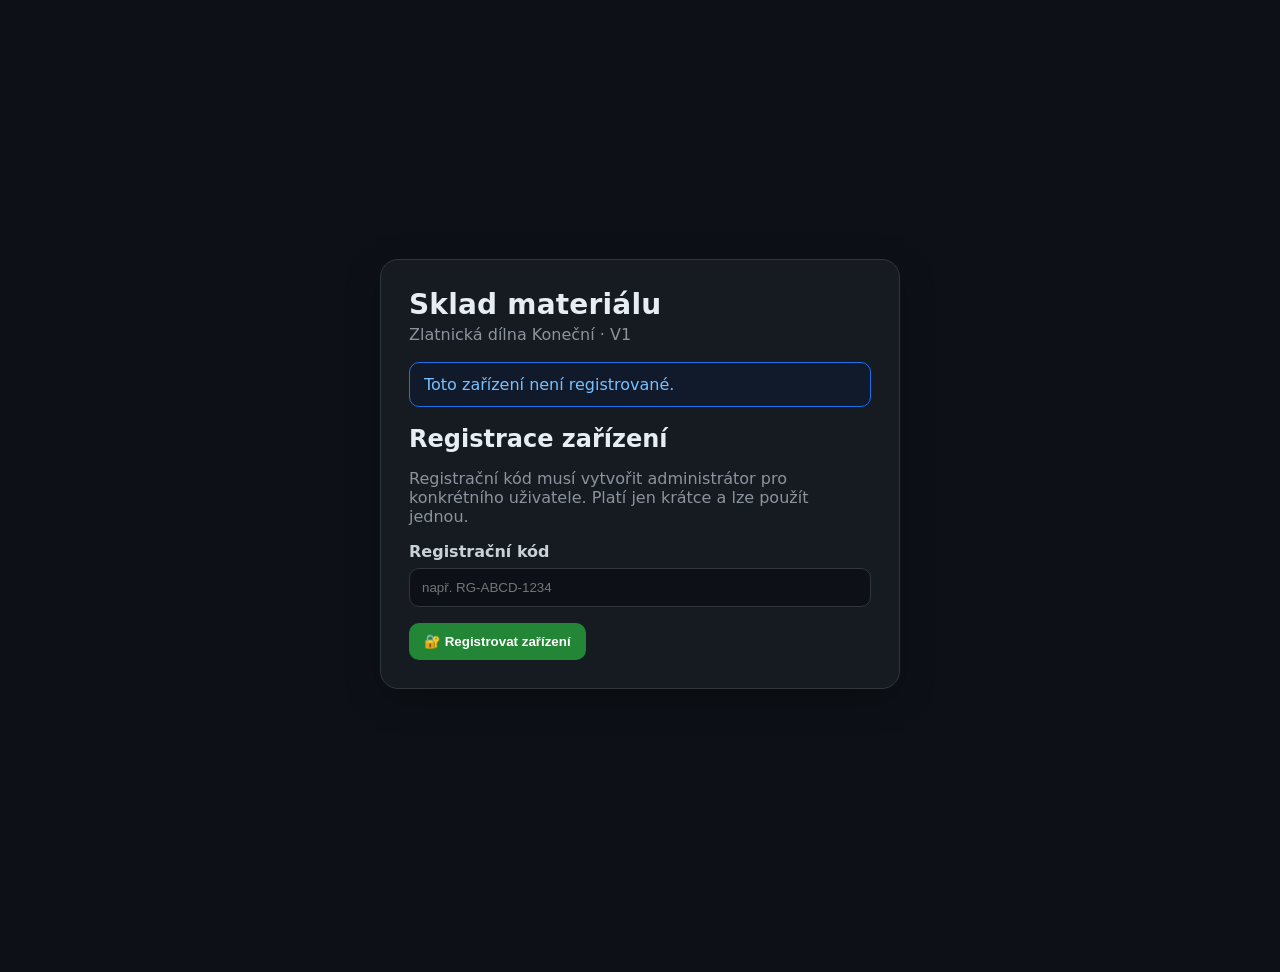
==== commit 3f50a92f: "Refactor index.html structure and scripts" ====
--- a/index.html
+++ b/index.html
@@ -1,30 +1,94 @@
-<!doctype html><html lang="cs"><head><meta charset="utf-8"><meta name="viewport" content="width=device-width,initial-scale=1"><title>Sklad materiálu – přihlášení</title><link rel="stylesheet" href="style.css"><script src="config.js"></script><script src="qr-mini.js"></script><script src="app.js" defer></script></head><body>
-<div class="container"><div class="login"><div class="card">
-  <div class="logo">Sklad materiálu</div><div class="sub">Zlatnická dílna Koneční · V1</div>
-  <div id="status" class="status info">Kontroluji zařízení…</div>
-  <div id="registrationCard" class="hidden">
-    <h2>Registrace zařízení</h2>
-    <p class="muted">Registrační kód musí vytvořit administrátor pro konkrétního uživatele. Platí jen krátce a lze použít jednou.</p>
-    <label for="regCode">Registrační kód</label><input id="regCode" autocomplete="one-time-code" placeholder="např. RG-ABCD-1234">
-    <div class="actions"><button class="primary" id="registerBtn">🔐 Registrovat zařízení</button></div>
-    <div id="regStatus"></div>
+<!doctype html>
+<html lang="cs">
+<head>
+  <meta charset="utf-8">
+  <meta name="viewport" content="width=device-width,initial-scale=1">
+  <title>Sklad materiálu – přihlášení</title>
+  <link rel="stylesheet" href="style.css">
+  <script src="config.js"></script>
+  <script src="qr-mini.js"></script>
+  <script src="app.js" defer></script>
+</head>
+<body>
+<div class="container">
+  <div class="login">
+    <div class="card">
+      <div class="logo">Sklad materiálu</div>
+      <div class="sub">Zlatnická dílna Koneční · V1</div>
+
+      <div id="status" class="status info">Kontroluji zařízení…</div>
+
+      <div id="registrationCard" class="hidden">
+        <h2>Registrace zařízení</h2>
+        <p class="muted">Registrační kód musí vytvořit administrátor pro konkrétního uživatele. Platí jen krátce a lze použít jednou.</p>
+        <label for="regCode">Registrační kód</label>
+        <input id="regCode" autocomplete="one-time-code" placeholder="např. RG-ABCD-1234">
+        <div class="actions">
+          <button class="primary" id="registerBtn">🔐 Registrovat zařízení</button>
+        </div>
+        <div id="regStatus"></div>
+      </div>
+
+      <div id="loggedCard" class="hidden center">
+        <div id="loggedText"></div>
+        <div class="actions" style="justify-content:center">
+          <button id="openApp" class="primary">Otevřít sklad</button>
+        </div>
+      </div>
+    </div>
   </div>
-  <div id="loggedCard" class="hidden center"><div id="loggedText"></div><div class="actions" style="justify-content:center"><button id="openApp" class="primary">Otevřít sklad</button></div></div>
-</div></div></div>
+</div>
+
 <script>
-(async function(){
-  const status=document.getElementById('status'),reg=document.getElementById('registrationCard'),logged=document.getElementById('loggedCard');
-  try{
-    if(!deviceToken){status.textContent='Toto zařízení není registrované.';reg.classList.remove('hidden');}
-    else{
-      const a=await api('auth');const u=a.user;status.textContent='Zařízení je registrované.';status.className='status ok';logged.classList.remove('hidden');document.getElementById('loggedText').innerHTML=`Přihlášen: <strong>${esc(u.name)}</strong><br><span class="muted">${esc(u.role)}</span>`;
-      document.getElementById('openApp').onclick=()=>go(u.role==='ADMIN'?'admin.html':'worker.html');
+// Důležité: app.js je načtený jako defer, proto veškerý kód,
+// který používá api()/deviceToken/showStatus(), spouštíme až po DOMContentLoaded.
+document.addEventListener('DOMContentLoaded', async () => {
+  const status = document.getElementById('status');
+  const reg = document.getElementById('registrationCard');
+  const logged = document.getElementById('loggedCard');
+  const registerBtn = document.getElementById('registerBtn');
+
+  try {
+    if (!deviceToken) {
+      status.textContent = 'Toto zařízení není registrované.';
+      reg.classList.remove('hidden');
+    } else {
+      const a = await api('auth');
+      const u = a.user;
+      status.textContent = 'Zařízení je registrované.';
+      status.className = 'status ok';
+      logged.classList.remove('hidden');
+      document.getElementById('loggedText').innerHTML =
+        `Přihlášen: <strong>${esc(u.name)}</strong><br><span class="muted">${esc(u.role)}</span>`;
+      document.getElementById('openApp').onclick = () =>
+        go(u.role === 'ADMIN' ? 'admin.html' : 'worker.html');
     }
-  }catch(e){clearAuth();status.textContent='Registrace zařízení je nutná.';status.className='status info';reg.classList.remove('hidden');}
-})();
-document.getElementById('registerBtn').onclick=async()=>{
- const code=document.getElementById('regCode').value.trim(); if(!code){showStatus('regStatus','Zadej registrační kód.','error');return}
- showStatus('regStatus','Registruji zařízení…','info');
- try{const r=await api('register',{registrationCode:code});setLocalToken(r.token);showStatus('regStatus','Hotovo. Přesměrovávám…','ok');setTimeout(()=>go(r.role==='ADMIN'?'admin.html':'worker.html'),150)}catch(e){showStatus('regStatus','Registrace selhala: '+e.message,'error')}
-};
-</script></body></html>
+  } catch (e) {
+    clearAuth();
+    status.textContent = 'Registrace zařízení je nutná.';
+    status.className = 'status info';
+    reg.classList.remove('hidden');
+  }
+
+  registerBtn.addEventListener('click', async () => {
+    const code = document.getElementById('regCode').value.trim();
+    if (!code) {
+      showStatus('regStatus', 'Zadej registrační kód.', 'error');
+      return;
+    }
+    showStatus('regStatus', 'Registruji zařízení…', 'info');
+    registerBtn.disabled = true;
+    try {
+      const r = await api('register', { registrationCode: code });
+      setLocalToken(r.token);
+      showStatus('regStatus', 'Hotovo. Přesměrovávám…', 'ok');
+      setTimeout(() => go(r.role === 'ADMIN' ? 'admin.html' : 'worker.html'), 150);
+    } catch (e) {
+      showStatus('regStatus', 'Registrace selhala: ' + e.message, 'error');
+      registerBtn.disabled = false;
+    }
+  });
+});
+</script>
+</body>
+</html>
--- a/style.css
+++ b/style.css
@@ -0,0 +1 @@
+*{box-sizing:border-box}html,body{margin:0;padding:0;font-family:system-ui,-apple-system,Segoe UI,Roboto,Arial,sans-serif;background:#0d1117;color:#e6edf3}body{min-height:100vh}.container{width:min(1120px,94vw);margin:0 auto;padding:24px 0 48px}.login{min-height:100vh;display:grid;place-items:center}.card{background:#161b22;border:1px solid #30363d;border-radius:18px;padding:28px;box-shadow:0 10px 35px rgba(0,0,0,.25)}.login .card{width:min(520px,94vw)}.logo{font-size:28px;font-weight:800;letter-spacing:.2px}.sub{margin-top:4px;color:#8b949e}.muted{color:#8b949e}.hidden{display:none!important}.center{text-align:center}h1,h2,h3{margin:0 0 14px}label{display:block;margin:14px 0 7px;color:#c9d1d9;font-weight:650}input,select,textarea{width:100%;padding:11px 12px;border-radius:10px;border:1px solid #30363d;background:#0d1117;color:#e6edf3;outline:none}input:focus,select:focus,textarea:focus{border-color:#58a6ff}button{border:0;border-radius:10px;padding:11px 15px;font-weight:700;cursor:pointer;background:#30363d;color:#f0f6fc}button.primary{background:#238636;color:#fff}button.secondary{background:#30363d}.actions{display:flex;gap:10px;flex-wrap:wrap;margin-top:16px}.status{margin:18px 0;padding:12px 14px;border-radius:10px;background:#21262d;border:1px solid #30363d}.status.ok{border-color:#238636;background:#122117;color:#7ee787}.status.error{border-color:#da3633;background:#2a1215;color:#ff7b72}.status.info{border-color:#1f6feb;background:#101a2b;color:#79c0ff}.grid{display:grid;grid-template-columns:repeat(auto-fit,minmax(240px,1fr));gap:16px}.panel{background:#161b22;border:1px solid #30363d;border-radius:16px;padding:20px}.topbar{position:sticky;top:0;z-index:10;background:rgba(13,17,23,.94);backdrop-filter:blur(10px);border-bottom:1px solid #21262d}.topbar-inner{width:min(1200px,94vw);margin:auto;padding:14px 0;display:flex;align-items:center;justify-content:space-between;gap:12px}.menu{display:flex;gap:8px;flex-wrap:wrap}.table-wrap{overflow:auto;border:1px solid #30363d;border-radius:12px}.table{width:100%;border-collapse:collapse}.table th,.table td{padding:10px 12px;border-bottom:1px solid #21262d;text-align:left;white-space:nowrap}.table th{color:#8b949e;font-size:12px;text-transform:uppercase}.scanner-overlay{position:fixed;inset:0;background:rgba(0,0,0,.86);display:grid;place-items:center;z-index:1000;padding:16px}.scanner-box{width:min(560px,96vw);background:#161b22;border:1px solid #30363d;border-radius:16px;overflow:hidden}.scanner-head{padding:14px 16px;display:flex;justify-content:space-between;align-items:center}.scanner-body{position:relative;background:#000}.scanner-body video{display:block;width:100%;height:auto;max-height:70vh;object-fit:cover}.scanner-target{position:absolute;left:15%;right:15%;top:20%;bottom:20%;border:2px solid #fff;border-radius:18px;box-shadow:0 0 0 9999px rgba(0,0,0,.12)}.scanner-foot{padding:12px 16px;color:#8b949e}.small{padding:8px 10px;font-size:12px}@media(max-width:700px){.container{padding-top:16px}.card{padding:20px}.topbar-inner{align-items:flex-start;flex-direction:column}.actions{flex-direction:column}button{width:100%}}
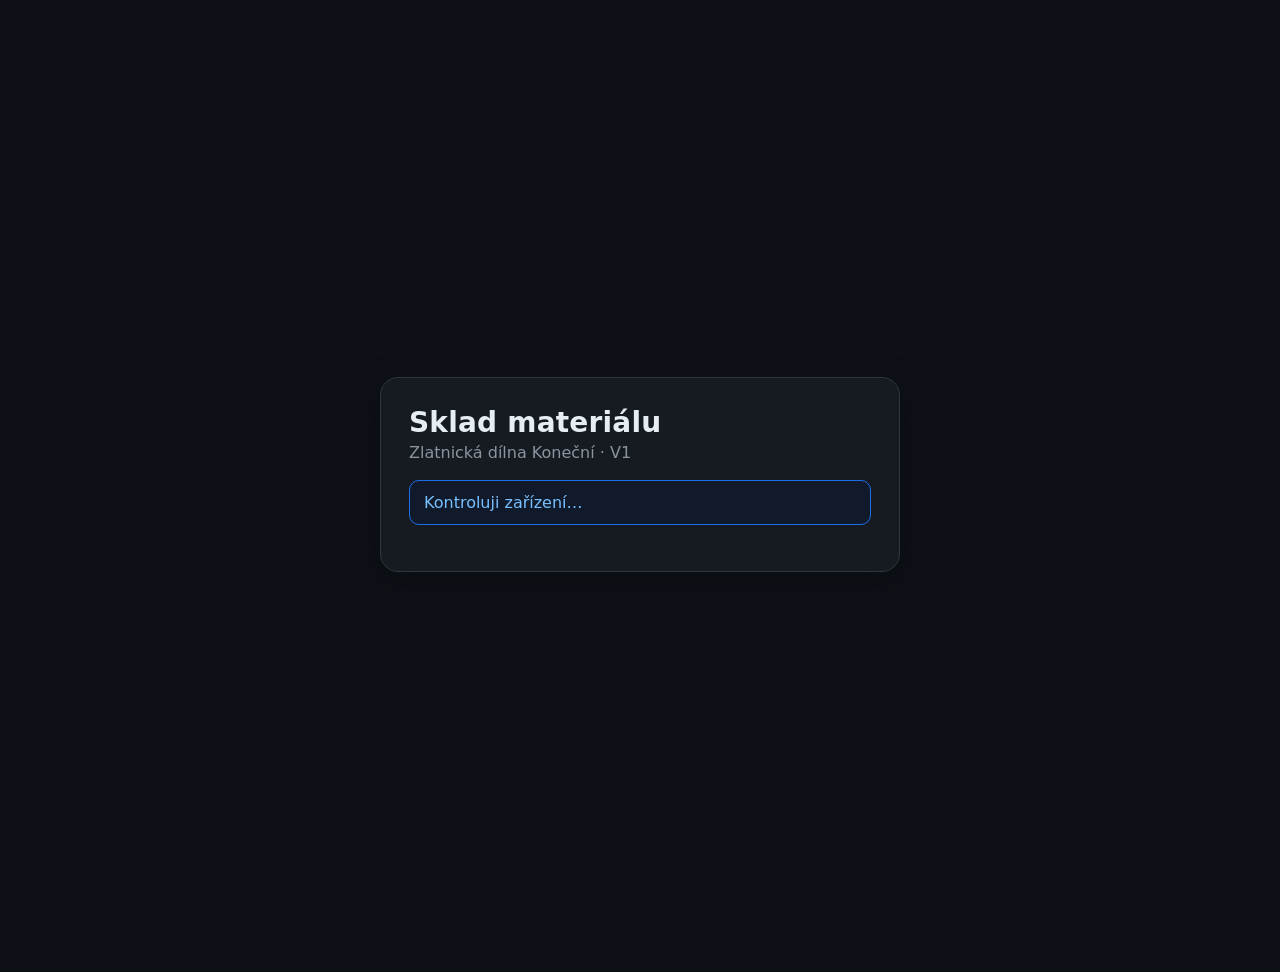
==== commit 536d60e8: "Refactor HTML structure and script initialization" ====
--- a/index.html
+++ b/index.html
@@ -1,94 +1,30 @@
-<!doctype html>
-<html lang="cs">
-<head>
-  <meta charset="utf-8">
-  <meta name="viewport" content="width=device-width,initial-scale=1">
-  <title>Sklad materiálu – přihlášení</title>
-  <link rel="stylesheet" href="style.css">
-  <script src="config.js"></script>
-  <script src="qr-mini.js"></script>
-  <script src="app.js" defer></script>
-</head>
-<body>
-<div class="container">
-  <div class="login">
-    <div class="card">
-      <div class="logo">Sklad materiálu</div>
-      <div class="sub">Zlatnická dílna Koneční · V1</div>
-
-      <div id="status" class="status info">Kontroluji zařízení…</div>
-
-      <div id="registrationCard" class="hidden">
-        <h2>Registrace zařízení</h2>
-        <p class="muted">Registrační kód musí vytvořit administrátor pro konkrétního uživatele. Platí jen krátce a lze použít jednou.</p>
-        <label for="regCode">Registrační kód</label>
-        <input id="regCode" autocomplete="one-time-code" placeholder="např. RG-ABCD-1234">
-        <div class="actions">
-          <button class="primary" id="registerBtn">🔐 Registrovat zařízení</button>
-        </div>
-        <div id="regStatus"></div>
-      </div>
-
-      <div id="loggedCard" class="hidden center">
-        <div id="loggedText"></div>
-        <div class="actions" style="justify-content:center">
-          <button id="openApp" class="primary">Otevřít sklad</button>
-        </div>
-      </div>
-    </div>
+<!doctype html><html lang="cs"><head><meta charset="utf-8"><meta name="viewport" content="width=device-width,initial-scale=1"><title>Sklad materiálu – přihlášení</title><link rel="stylesheet" href="style.css"><script src="config.js"></script><script src="qr-mini.js"></script><script src="app.js" defer></script></head><body>
+<div class="container"><div class="login"><div class="card">
+  <div class="logo">Sklad materiálu</div><div class="sub">Zlatnická dílna Koneční · V1</div>
+  <div id="status" class="status info">Kontroluji zařízení…</div>
+  <div id="registrationCard" class="hidden">
+    <h2>Registrace zařízení</h2>
+    <p class="muted">Registrační kód musí vytvořit administrátor pro konkrétního uživatele. Platí jen krátce a lze použít jednou.</p>
+    <label for="regCode">Registrační kód</label><input id="regCode" autocomplete="one-time-code" placeholder="např. RG-ABCD-1234">
+    <div class="actions"><button class="primary" id="registerBtn">🔐 Registrovat zařízení</button></div>
+    <div id="regStatus"></div>
   </div>
-</div>
-
+  <div id="loggedCard" class="hidden center"><div id="loggedText"></div><div class="actions" style="justify-content:center"><button id="openApp" class="primary">Otevřít sklad</button></div></div>
+</div></div></div>
 <script>
-// Důležité: app.js je načtený jako defer, proto veškerý kód,
-// který používá api()/deviceToken/showStatus(), spouštíme až po DOMContentLoaded.
-document.addEventListener('DOMContentLoaded', async () => {
-  const status = document.getElementById('status');
-  const reg = document.getElementById('registrationCard');
-  const logged = document.getElementById('loggedCard');
-  const registerBtn = document.getElementById('registerBtn');
-
-  try {
-    if (!deviceToken) {
-      status.textContent = 'Toto zařízení není registrované.';
-      reg.classList.remove('hidden');
-    } else {
-      const a = await api('auth');
-      const u = a.user;
-      status.textContent = 'Zařízení je registrované.';
-      status.className = 'status ok';
-      logged.classList.remove('hidden');
-      document.getElementById('loggedText').innerHTML =
-        `Přihlášen: <strong>${esc(u.name)}</strong><br><span class="muted">${esc(u.role)}</span>`;
-      document.getElementById('openApp').onclick = () =>
-        go(u.role === 'ADMIN' ? 'admin.html' : 'worker.html');
+(async function(){
+  const status=document.getElementById('status'),reg=document.getElementById('registrationCard'),logged=document.getElementById('loggedCard');
+  try{
+    if(!deviceToken){status.textContent='Toto zařízení není registrované.';reg.classList.remove('hidden');}
+    else{
+      const a=await api('auth');const u=a.user;status.textContent='Zařízení je registrované.';status.className='status ok';logged.classList.remove('hidden');document.getElementById('loggedText').innerHTML=`Přihlášen: <strong>${esc(u.name)}</strong><br><span class="muted">${esc(u.role)}</span>`;
+      document.getElementById('openApp').onclick=()=>go(u.role==='ADMIN'?'admin.html':'worker.html');
     }
-  } catch (e) {
-    clearAuth();
-    status.textContent = 'Registrace zařízení je nutná.';
-    status.className = 'status info';
-    reg.classList.remove('hidden');
-  }
-
-  registerBtn.addEventListener('click', async () => {
-    const code = document.getElementById('regCode').value.trim();
-    if (!code) {
-      showStatus('regStatus', 'Zadej registrační kód.', 'error');
-      return;
-    }
-    showStatus('regStatus', 'Registruji zařízení…', 'info');
-    registerBtn.disabled = true;
-    try {
-      const r = await api('register', { registrationCode: code });
-      setLocalToken(r.token);
-      showStatus('regStatus', 'Hotovo. Přesměrovávám…', 'ok');
-      setTimeout(() => go(r.role === 'ADMIN' ? 'admin.html' : 'worker.html'), 150);
-    } catch (e) {
-      showStatus('regStatus', 'Registrace selhala: ' + e.message, 'error');
-      registerBtn.disabled = false;
-    }
-  });
-});
-</script>
-</body>
-</html>
+  }catch(e){clearAuth();status.textContent='Registrace zařízení je nutná.';status.className='status info';reg.classList.remove('hidden');}
+})();
+document.getElementById('registerBtn').onclick=async()=>{
+ const code=document.getElementById('regCode').value.trim(); if(!code){showStatus('regStatus','Zadej registrační kód.','error');return}
+ showStatus('regStatus','Registruji zařízení…','info');
+ try{const r=await api('register',{registrationCode:code});setLocalToken(r.token);showStatus('regStatus','Hotovo. Přesměrovávám…','ok');setTimeout(()=>go(r.role==='ADMIN'?'admin.html':'worker.html'),150)}catch(e){showStatus('regStatus','Registrace selhala: '+e.message,'error')}
+};
+</script></body></html>
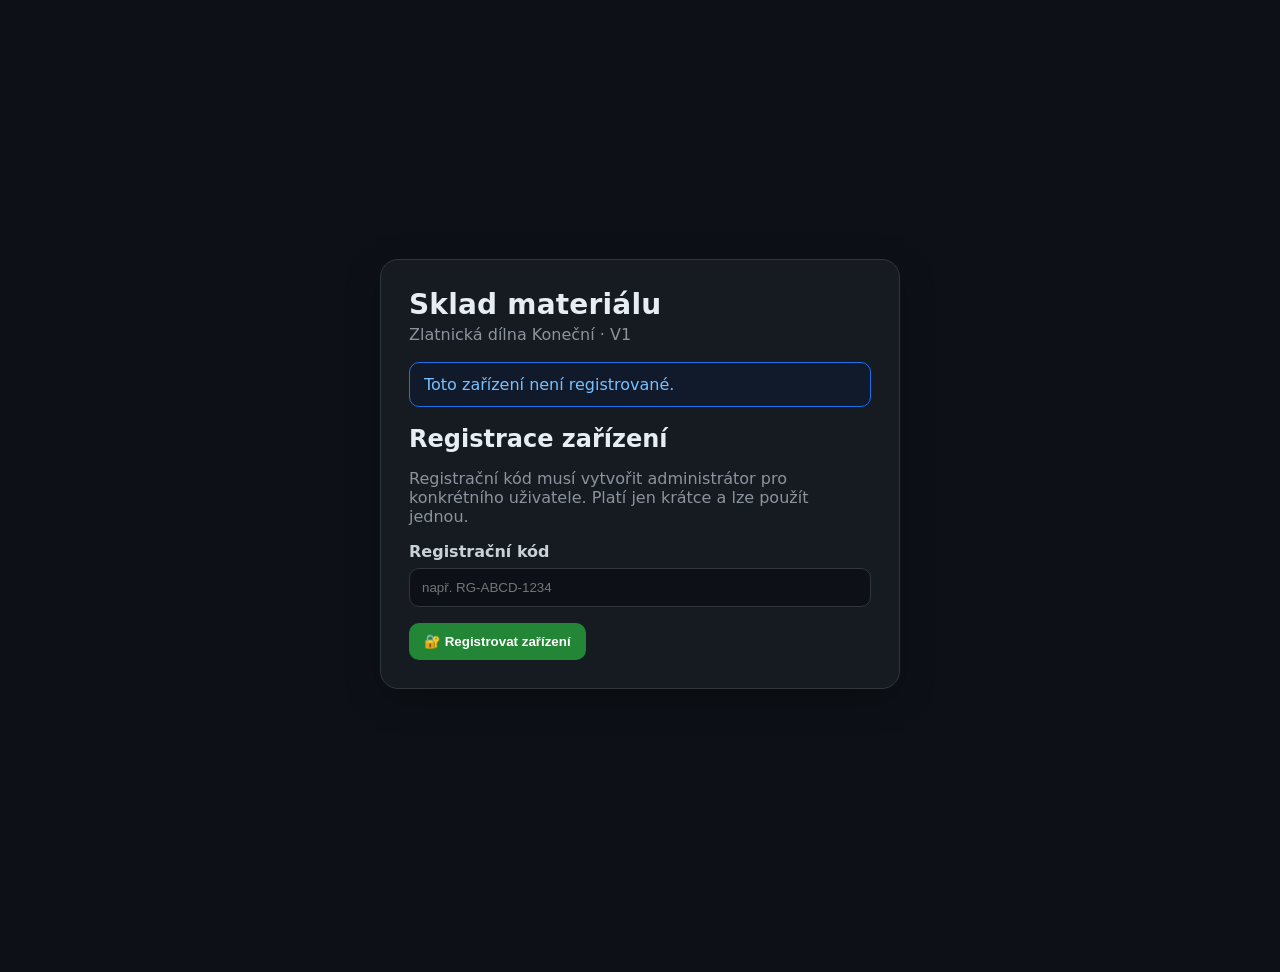
==== commit ac955ce0: "Refactor HTML structure and update scripts" ====
--- a/index.html
+++ b/index.html
@@ -1,30 +1,94 @@
-<!doctype html><html lang="cs"><head><meta charset="utf-8"><meta name="viewport" content="width=device-width,initial-scale=1"><title>Sklad materiálu – přihlášení</title><link rel="stylesheet" href="style.css"><script src="config.js"></script><script src="qr-mini.js"></script><script src="app.js" defer></script></head><body>
-<div class="container"><div class="login"><div class="card">
-  <div class="logo">Sklad materiálu</div><div class="sub">Zlatnická dílna Koneční · V1</div>
-  <div id="status" class="status info">Kontroluji zařízení…</div>
-  <div id="registrationCard" class="hidden">
-    <h2>Registrace zařízení</h2>
-    <p class="muted">Registrační kód musí vytvořit administrátor pro konkrétního uživatele. Platí jen krátce a lze použít jednou.</p>
-    <label for="regCode">Registrační kód</label><input id="regCode" autocomplete="one-time-code" placeholder="např. RG-ABCD-1234">
-    <div class="actions"><button class="primary" id="registerBtn">🔐 Registrovat zařízení</button></div>
-    <div id="regStatus"></div>
+<!doctype html>
+<html lang="cs">
+<head>
+  <meta charset="utf-8">
+  <meta name="viewport" content="width=device-width,initial-scale=1">
+  <title>Sklad materiálu – přihlášení</title>
+  <link rel="stylesheet" href="style.css">
+  <script src="config.js"></script>
+  <script src="qr-mini.js"></script>
+  <script src="app.js" defer></script>
+</head>
+<body>
+<div class="container">
+  <div class="login">
+    <div class="card">
+      <div class="logo">Sklad materiálu</div>
+      <div class="sub">Zlatnická dílna Koneční · V1</div>
+
+      <div id="status" class="status info">Kontroluji zařízení…</div>
+
+      <div id="registrationCard" class="hidden">
+        <h2>Registrace zařízení</h2>
+        <p class="muted">Registrační kód musí vytvořit administrátor pro konkrétního uživatele. Platí jen krátce a lze použít jednou.</p>
+        <label for="regCode">Registrační kód</label>
+        <input id="regCode" autocomplete="one-time-code" placeholder="např. RG-ABCD-1234">
+        <div class="actions">
+          <button class="primary" id="registerBtn">🔐 Registrovat zařízení</button>
+        </div>
+        <div id="regStatus"></div>
+      </div>
+
+      <div id="loggedCard" class="hidden center">
+        <div id="loggedText"></div>
+        <div class="actions" style="justify-content:center">
+          <button id="openApp" class="primary">Otevřít sklad</button>
+        </div>
+      </div>
+    </div>
   </div>
-  <div id="loggedCard" class="hidden center"><div id="loggedText"></div><div class="actions" style="justify-content:center"><button id="openApp" class="primary">Otevřít sklad</button></div></div>
-</div></div></div>
+</div>
+
 <script>
-(async function(){
-  const status=document.getElementById('status'),reg=document.getElementById('registrationCard'),logged=document.getElementById('loggedCard');
-  try{
-    if(!deviceToken){status.textContent='Toto zařízení není registrované.';reg.classList.remove('hidden');}
-    else{
-      const a=await api('auth');const u=a.user;status.textContent='Zařízení je registrované.';status.className='status ok';logged.classList.remove('hidden');document.getElementById('loggedText').innerHTML=`Přihlášen: <strong>${esc(u.name)}</strong><br><span class="muted">${esc(u.role)}</span>`;
-      document.getElementById('openApp').onclick=()=>go(u.role==='ADMIN'?'admin.html':'worker.html');
+// Důležité: app.js je načtený jako defer, proto veškerý kód,
+// který používá api()/deviceToken/showStatus(), spouštíme až po DOMContentLoaded.
+document.addEventListener('DOMContentLoaded', async () => {
+  const status = document.getElementById('status');
+  const reg = document.getElementById('registrationCard');
+  const logged = document.getElementById('loggedCard');
+  const registerBtn = document.getElementById('registerBtn');
+
+  try {
+    if (!deviceToken) {
+      status.textContent = 'Toto zařízení není registrované.';
+      reg.classList.remove('hidden');
+    } else {
+      const a = await api('auth');
+      const u = a.user;
+      status.textContent = 'Zařízení je registrované.';
+      status.className = 'status ok';
+      logged.classList.remove('hidden');
+      document.getElementById('loggedText').innerHTML =
+        `Přihlášen: <strong>${esc(u.name)}</strong><br><span class="muted">${esc(u.role)}</span>`;
+      document.getElementById('openApp').onclick = () =>
+        go(u.role === 'ADMIN' ? 'admin.html' : 'worker.html');
     }
-  }catch(e){clearAuth();status.textContent='Registrace zařízení je nutná.';status.className='status info';reg.classList.remove('hidden');}
-})();
-document.getElementById('registerBtn').onclick=async()=>{
- const code=document.getElementById('regCode').value.trim(); if(!code){showStatus('regStatus','Zadej registrační kód.','error');return}
- showStatus('regStatus','Registruji zařízení…','info');
- try{const r=await api('register',{registrationCode:code});setLocalToken(r.token);showStatus('regStatus','Hotovo. Přesměrovávám…','ok');setTimeout(()=>go(r.role==='ADMIN'?'admin.html':'worker.html'),150)}catch(e){showStatus('regStatus','Registrace selhala: '+e.message,'error')}
-};
-</script></body></html>
+  } catch (e) {
+    clearAuth();
+    status.textContent = 'Registrace zařízení je nutná.';
+    status.className = 'status info';
+    reg.classList.remove('hidden');
+  }
+
+  registerBtn.addEventListener('click', async () => {
+    const code = document.getElementById('regCode').value.trim();
+    if (!code) {
+      showStatus('regStatus', 'Zadej registrační kód.', 'error');
+      return;
+    }
+    showStatus('regStatus', 'Registruji zařízení…', 'info');
+    registerBtn.disabled = true;
+    try {
+      const r = await api('register', { registrationCode: code });
+      setLocalToken(r.token);
+      showStatus('regStatus', 'Hotovo. Přesměrovávám…', 'ok');
+      setTimeout(() => go(r.role === 'ADMIN' ? 'admin.html' : 'worker.html'), 150);
+    } catch (e) {
+      showStatus('regStatus', 'Registrace selhala: ' + e.message, 'error');
+      registerBtn.disabled = false;
+    }
+  });
+});
+</script>
+</body>
+</html>
